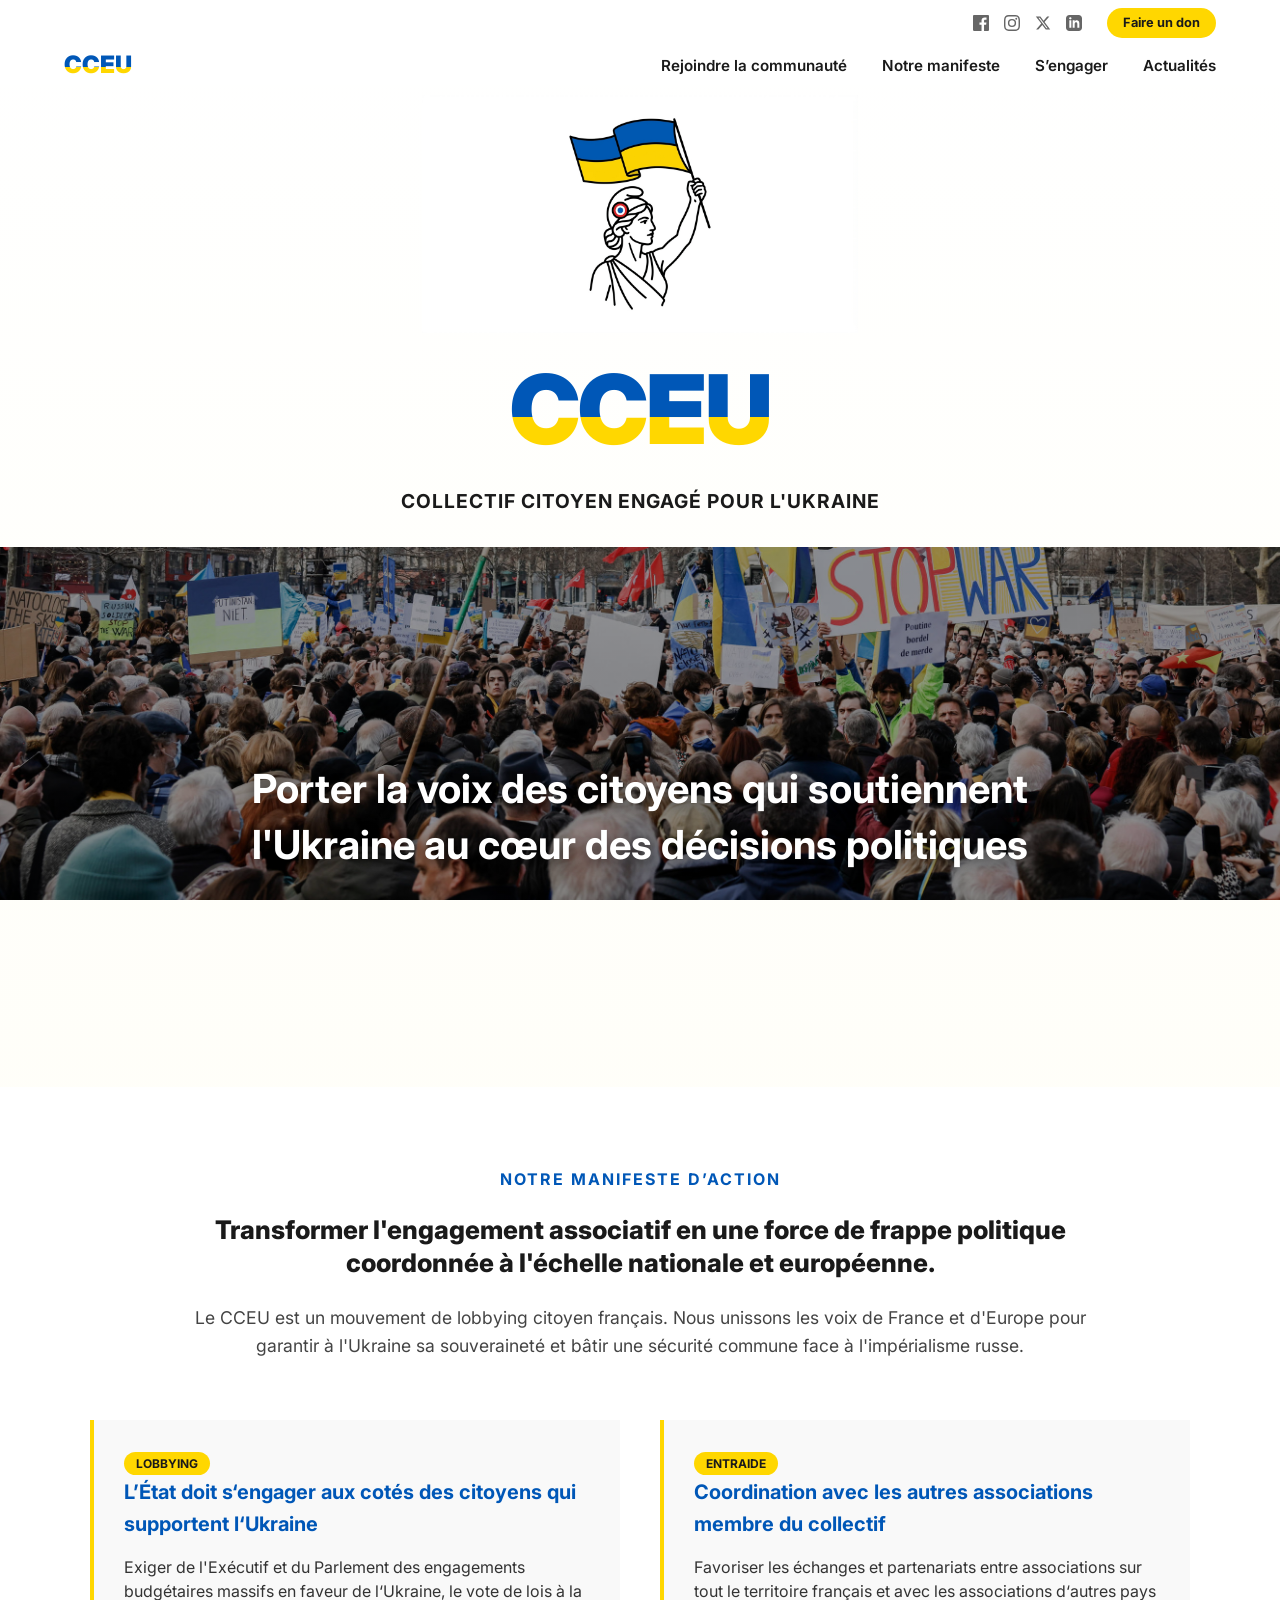
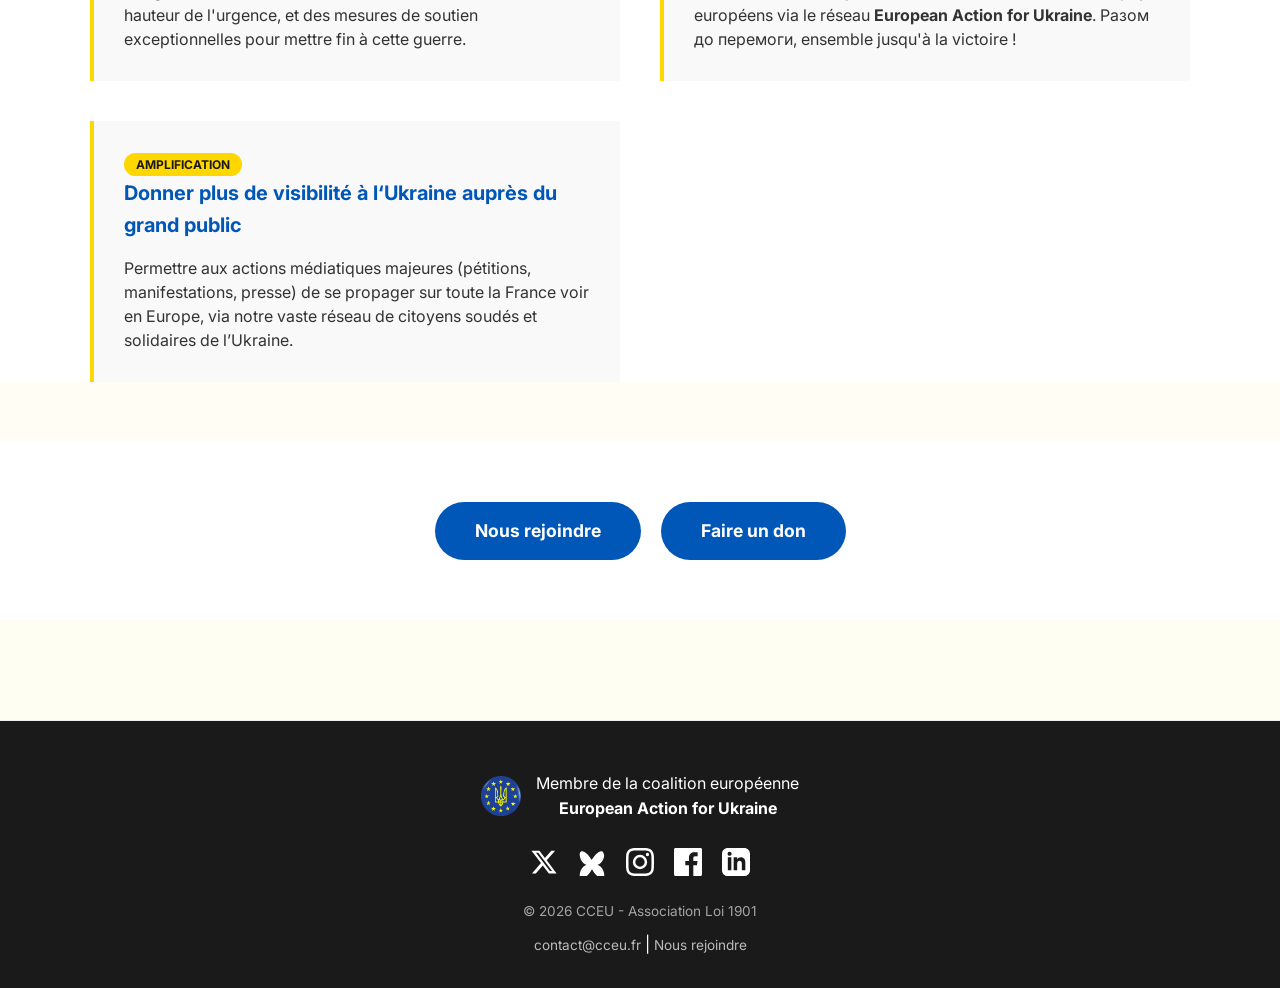
==== index.html @ efa3f873 "navigation actualités et actualité improvement (3 types d’events)" ====
<!DOCTYPE html>
<html lang="fr">

<head>
    <meta charset="UTF-8">
    <meta name="viewport" content="width=device-width, initial-scale=1.0">
    <title>CCEU - Collectif Citoyen Engagé pour l'Ukraine</title>
    <link rel="stylesheet" href="index.css">
    <link rel="preconnect" href="https://fonts.googleapis.com">
    <link rel="preconnect" href="https://fonts.gstatic.com" crossorigin>
    <link href="https://fonts.googleapis.com/css2?family=Inter:wght@400;700;900&display=swap" rel="stylesheet">
</head>

<body>
    <header>
        <div class="top-bar">
            <div class="top-bar-container">
                <div class="nav-socials">
                    <a href="https://www.facebook.com/profile.php?id=61579489568412" target="_blank" title="Facebook">
                        <svg viewBox="0 0 24 24"><path d="M22.675 0h-21.35c-.732 0-1.325.593-1.325 1.325v21.351c0 .731.593 1.324 1.325 1.324h11.495v-9.294h-3.128v-3.622h3.128v-2.671c0-3.1 1.893-4.788 4.659-4.788 1.325 0 2.463.099 2.795.143v3.24l-1.918.001c-1.504 0-1.795.715-1.795 1.763v2.313h3.587l-.467 3.622h-3.12v9.293h6.116c.73 0 1.323-.593 1.323-1.325v-21.35c0-.732-.593-1.325-1.325-1.325z" /></svg>
                    </a>
                    <a href="https://www.instagram.com/collectif_cceu/" target="_blank" title="Instagram">
                        <svg viewBox="0 0 24 24"><path d="M12 2.163c3.204 0 3.584.012 4.85.07 3.252.148 4.771 1.691 4.919 4.919.058 1.265.069 1.645.069 4.849 0 3.205-.012 3.584-.069 4.849-.149 3.225-1.664 4.771-4.919 4.919-1.266.058-1.644.07-4.85.07-3.204 0-3.584-.012-4.849-.07-3.26-.149-4.771-1.699-4.919-4.92-.058-1.265-.07-1.644-.07-4.849 0-3.204 .013-3.583.07-4.849.149-3.227 1.664-4.771 4.919-4.919 1.266-.057 1.645-.069 4.849-.069zM12 0C8.741 0 8.333.014 7.053.072 2.695.272.273 2.69.073 7.052.014 8.333 0 8.741 0 12c0 3.259.014 3.668.072 4.948.2 4.358 2.618 6.78 6.98 6.981 1.281.058 1.689.072 4.948.072 3.259 0 3.668-.014 4.948-.072 4.354-.2 6.782-2.618 6.979-6.98.059-1.28.073-1.689.073-4.948 0-3.259-.014-3.668-.072-4.947-.196-4.354-2.617-6.78-6.979-6.98C15.668.014 15.259 0 12 0zm0 5.838a6.162 6.162 0 100 12.324 6.162 6.162 0 000-12.324zM12 16a4 4 0 110-8 4 4 0 010 8zm6.406-11.845a1.44 1.44 0 100 2.881 1.44 1.44 0 000-2.881z"/></svg>
                    </a>
                    <a href="https://x.com/Collectif_CCEU" target="_blank" title="Twitter / X">
                        <svg viewBox="0 0 24 24"><path d="M18.244 2.25h3.308l-7.227 8.26 8.502 11.24H16.17l-5.214-6.817L4.99 21.75H1.68l7.73-8.835L1.254 2.25H8.08l4.713 6.231zm-1.161 17.52h1.833L7.084 4.126H5.117z"/></svg>
                    </a>
                    <a href="https://www.linkedin.com/company/cceu/" target="_blank" title="LinkedIn">
                        <svg viewBox="0 0 24 24"><path d="M19 0h-14c-2.761 0-5 2.239-5 5v14c0 2.761 2.239 5 5 5h14c2.762 0 5-2.239 5-5v-14c0-2.761-2.238-5-5-5zm-11 19h-3v-11h3v11zm-1.5-12.268c-.966 0-1.75-.79-1.75-1.764s.784-1.764 1.75-1.764 1.75.79 1.75 1.764-.783 1.764-1.75 1.764zm13.5 12.268h-3v-5.604c0-3.368-4-3.113-4 0v5.604h-3v-11h3v1.765c1.396-2.586 7-2.777 7 2.476v6.759z"/></svg>
                    </a>
                </div>
                <a href="https://www.paypal.com/donate/?hosted_button_id=MT288N3JQ9G96" target="_blank" class="btn-donate-top">Faire un don</a>
            </div>
        </div>

        <nav class="main-nav">
            <div class="logo-nav"><a href="https://cceu.fr">CCEU</a></div>
            <ul class="nav-links">
                <li><a href="https://chat.whatsapp.com/BabCQP9xGLk7FKaLxmbboo">Rejoindre la communauté</a></li>
                <li><a href="https://cceu.fr/#manifeste">Notre manifeste</a></li>
                <li><a href="https://cceu.fr/pages/rejoindre.html">S’engager</a></li>
                <li><a href="https://cceu.fr/pages/blog/actualites.html">Actualités</a></li>
            </ul>
        </nav>
    </header>

    <main>
        <section class="hero">
            <img src="static/logo_cceu.png" alt="Logo CCEU Marianne" class="main-logo">

            <h1 class="acronym">CCEU</h1>
            <p class="fullname">Collectif Citoyen Engagé pour l'Ukraine</p>
            </h2>
        </section>

        <section class="scroll-banner">
            <div class="banner-bg" style="background-image: linear-gradient(rgba(0, 0, 0, 0.4), rgba(0, 0, 0, 0.4)), url('static/manifestation.jpg');"></div>
            <div class="banner-content">
                <h2 class="tagline-banner">Porter la voix des citoyens qui soutiennent l'Ukraine au cœur des décisions politiques
            </div>
        </section>

        <section id="manifeste" class="manifesto">
            <div class="container">
                <div class="manifesto-intro">
                    <h3>Notre manifeste d’action</h3>
                    <p class="lead">Transformer l'engagement associatif en une force de frappe politique coordonnée à
                        l'échelle nationale et européenne.</p>
                    <p>Le CCEU est un mouvement de lobbying citoyen français. Nous unissons les voix de France et
                        d'Europe pour garantir à l'Ukraine sa souveraineté et bâtir une sécurité commune face à
                        l'impérialisme russe.</p>
                </div>

                <div class="combats-grid">
                    <div class="combat-item">
                        <span class="mission-tag">Lobbying</span>
                        <h4>L’État doit s‘engager aux cotés des citoyens qui supportent l‘Ukraine</h4>
                        <p>Exiger de l'Exécutif et du Parlement des engagements budgétaires massifs en faveur de
                            l‘Ukraine, le vote de lois à la hauteur de l'urgence, et des mesures de soutien
                            exceptionnelles pour mettre fin à cette guerre.</p>
                    </div>

                    <div class="combat-item">
                        <span class="mission-tag">Entraide</span>
                        <h4>Coordination avec les autres associations membre du collectif</h4>
                        <p>Favoriser les échanges et partenariats entre associations sur tout le territoire français et
                            avec les associations d‘autres pays européens via le réseau <strong>European Action for
                                Ukraine</strong>. Разом до перемоги, ensemble jusqu'à la victoire !</p>
                    </div>

                    <div class="combat-item">
                        <span class="mission-tag">Amplification</span>
                        <h4>Donner plus de visibilité à l‘Ukraine auprès du grand public </h4>
                        <p>Permettre aux actions médiatiques majeures (pétitions, manifestations, presse) de se propager
                            sur toute la France voir en Europe, via notre vaste réseau de citoyens soudés et solidaires
                            de l’Ukraine.</p>
                    </div>
                </div>
            </div>
        </section>
        <div id="rejoindre" class="cta-reminder">
            <a href="pages/rejoindre.html" class="btn btn-blue">Nous rejoindre</a>
            <a href="https://www.paypal.com/donate/?hosted_button_id=MT288N3JQ9G96" class="btn btn-blue">Faire un
                don</a>
        </div>
    </main>

    <footer>
        <div class="footer-content">

            <div class="coalition-block">
                <a href="https://europeanactionforukraine.org" target="_blank" rel="noopener">
                    <img src="static/logo_EAU.png" alt="Logo European Action for Ukraine">
                    <span>
                        Membre de la coalition européenne<br>
                        <strong>European Action for Ukraine</strong>
                    </span>
                </a>
            </div>
            <br>

            <div class="social-links">
                <a href="https://x.com/Collectif_CCEU" target="_blank" title="Twitter / X">
                    <svg viewBox="0 0 24 24"><path d="M18.244 2.25h3.308l-7.227 8.26 8.502 11.24H16.17l-5.214-6.817L4.99 21.75H1.68l7.73-8.835L1.254 2.25H8.08l4.713 6.231zm-1.161 17.52h1.833L7.084 4.126H5.117z" /></svg>
                </a>
                <a href="https://bsky.app/profile/cceu.bsky.social" target="_blank" title="Bluesky">
                    <svg viewBox="0 0 24 24"><path d="M12 10.8c-1.087-2.114-4.046-5.929-6.058-7.148-1.005-.609-2.085-1.132-2.912-.904-1.119.308-1.577 1.455-1.577 2.441 0 .543.15 1.836.257 2.37.581 2.924 2.164 5.343 4.29 6.443.43.223.86.377 1.25.467-.39.09-.82.244-1.25.467-2.126 1.1-3.709 3.519-4.29 6.443-.107.534-.257 1.827-.257 2.37 0 .986.458 2.133 1.577 2.441.827.228 1.907-.295 2.912-.904 2.012-1.219 4.971-5.034 6.058-7.148 1.087 2.114 4.046 5.929 6.058 7.148 1.005.609 2.085 1.132 2.912.904 1.119-.308 1.577-1.455 1.577-2.441 0-.543-.15-1.836-.257-2.37-.581-2.924-2.164-5.343-4.29-6.443-.43-.223-.86-.377-1.25-.467.39-.09.82-.244 1.25-.467 2.126-1.1 3.709-3.519 4.29-6.443.107-.534.257-1.827-.257-2.37 0-.986-.458-2.133-1.577-2.441-.827-.228-1.907.295-2.912.904-2.012 1.219-4.971 5.034-6.058 7.148Z" /></svg>
                </a>
                <a href="https://www.instagram.com/collectif_cceu/" target="_blank" title="Instagram">
                    <svg viewBox="0 0 24 24"><path d="M12 2.163c3.204 0 3.584.012 4.85.07 3.252.148 4.771 1.691 4.919 4.919.058 1.265.069 1.645.069 4.849 0 3.205-.012 3.584-.069 4.849-.149 3.225-1.664 4.771-4.919 4.919-1.266.058-1.644.07-4.85.07-3.204 0-3.584-.012-4.849-.07-3.26-.149-4.771-1.699-4.919-4.92-.058-1.265-.07-1.644-.07-4.849 0-3.204.013-3.583.07-4.849.149-3.227 1.664-4.771 4.919-4.919 1.266-.057 1.645-.069 4.849-.069zM12 0C8.741 0 8.333.014 7.053.072 2.695.272.273 2.69.073 7.052.014 8.333 0 8.741 0 12c0 3.259.014 3.668.072 4.948.2 4.358 2.618 6.78 6.98 6.981 1.281.058 1.689.072 4.948.072 3.259 0 3.668-.014 4.948-.072 4.354-.2 6.782-2.618 6.979-6.98.059-1.28.073-1.689.073-4.948 0-3.259-.014-3.668-.072-4.947-.196-4.354-2.617-6.78-6.979-6.98C15.668.014 15.259 0 12 0zm0 5.838a6.162 6.162 0 100 12.324 6.162 6.162 0 000-12.324zM12 16a4 4 0 110-8 4 4 0 010 8zm6.406-11.845a1.44 1.44 0 100 2.881 1.44 1.44 0 000-2.881z" /></svg>
                </a>
                <a href="https://www.facebook.com/profile.php?id=61579489568412" target="_blank" title="Facebook">
                    <svg viewBox="0 0 24 24"><path d="M22.675 0h-21.35c-.732 0-1.325.593-1.325 1.325v21.351c0 .731.593 1.324 1.325 1.324h11.495v-9.294h-3.128v-3.622h3.128v-2.671c0-3.1 1.893-4.788 4.659-4.788 1.325 0 2.463.099 2.795.143v3.24l-1.918.001c-1.504 0-1.795.715-1.795 1.763v2.313h3.587l-.467 3.622h-3.12v9.293h6.116c.73 0 1.323-.593 1.323-1.325v-21.35c0-.732-.593-1.325-1.325-1.325z" /></svg>
                </a>
                <a href="https://www.linkedin.com/company/cceu/" target="_blank" title="LinkedIn">
                    <svg viewBox="0 0 24 24"><path d="M19 0h-14c-2.761 0-5 2.239-5 5v14c0 2.761 2.239 5 5 5h14c2.762 0 5-2.239 5-5v-14c0-2.761-2.238-5-5-5zm-11 19h-3v-11h3v11zm-1.5-12.268c-.966 0-1.75-.79-1.75-1.764s.784-1.764 1.75-1.764 1.75.79 1.75 1.764-.783 1.764-1.75 1.764zm13.5 12.268h-3v-5.604c0-3.368-4-3.113-4 0v5.604h-3v-11h3v1.765c1.396-2.586 7-2.777 7 2.476v6.759z" /></svg>
                </a>
            </div>

            <p class="copyright">&copy; 2026 CCEU - Association Loi 1901</p>

            <div class="emails">
                <a href="mailto:contact@cceu.fr">contact@cceu.fr</a> |
                <a href="pages/rejoindre.html">Nous rejoindre</a>
            </div>
        </div>
    </footer>

</body>

</html>
---- index.css ----
:root {
    --ua-blue: #0057B7;
    --ua-yellow: #FFD700;
    --dark: #1a1a1a;
    --light: #f9f9f9;
}

* {
    margin: 0;
    padding: 0;
    box-sizing: border-box;
}

body {
    font-family: 'Inter', sans-serif;
    background: linear-gradient(180deg, #ffffff 0%, #fffdf0 100%);
    color: var(--dark);
    line-height: 1.6;
    min-height: 100vh;
}

/* #region Navigation */
header {
    width: 100%;
    background-color: #ffffff;
}

/* Style de la petite barre tout en haut */
.top-bar {
    width: 100%;
    padding: 8px 5%;
    display: flex;         /* On force la ligne à devenir un conteneur Flex */
    justify-content: flex-end; /* On pousse tout le monde vers la droite de l'écran */
}

.top-bar-container {
    width: 100%;
    max-width: 1200px;
    display: flex;
    justify-content: flex-end; /* Aligne tout le sous-bloc à droite */
    align-items: center;
    gap: 25px;
}

/* Réseaux Sociaux */
.nav-socials {
    display: flex;
    align-items: center;
    gap: 15px;
}

.nav-socials a {
    display: flex;
    align-items: center;
}

.nav-socials svg {
    width: 16px; /* Discret pour la top-bar */
    height: 16px;
    fill: #666;
    transition: fill 0.2s, transform 0.2s;
}

.nav-socials a:hover svg {
    fill: var(--ua-blue);
    transform: scale(1.1);
}

/* Bouton faire un don dans la top-bar */
.btn-donate-top {
    background-color: var(--ua-yellow);
    color: var(--dark);
    text-decoration: none;
    font-weight: 700;
    font-size: 0.8rem;
    padding: 5px 16px;
    border-radius: 50px;
    transition: background-color 0.2s, transform 0.2s;
}

.btn-donate-top:hover {
    background-color: #e6c200;
    transform: translateY(-1px);
}

/* Style de la barre de navigation principale (Logo + Menu) */
.main-nav {
    display: flex;
    justify-content: space-between;
    align-items: center;
    padding: 0px 5% 0px 5%;
    width: 100%;
}

.logo-nav {
    font-weight: 900;
    font-size: 1.5rem;
    background: linear-gradient(to bottom, var(--ua-blue) 55%, var(--ua-yellow) 50%);
   -webkit-background-clip: text;
   -webkit-text-fill-color: transparent;
}

.logo-nav a {
    text-decoration: none;
}

.nav-links {
    display: flex;
    list-style: none;
    gap: 35px;
    align-items: center;
}

.nav-links a {
    text-decoration: none;
    color: var(--dark);
    font-weight: 600;
    font-size: 0.95rem;
    transition: color 0.3s;
}

.nav-links a:hover {
    color: var(--ua-blue);
}
/* #endregion */

/* #region Hero Section */
.hero {
    display: flex;
    flex-direction: column;
    align-items: center;
    text-align: center;
    padding: 10px 5%;
}

.main-logo {
    width: 436px;
    margin-bottom: 0px;
}

.acronym {
    font-size: 6rem;
    font-weight: 900;
    letter-spacing: -2px;
    background: linear-gradient(to bottom, var(--ua-blue) 55%, var(--ua-yellow) 50%);
    -webkit-background-clip: text;
    -webkit-text-fill-color: transparent;
    margin-bottom: 0;
}

.fullname {
    font-size: 1.2rem;
    font-weight: 700;
    text-transform: uppercase;
    letter-spacing: 1px;
}

.tagline {
    font-size: 2.5rem;
    max-width: 800px;
    margin-bottom: 40px;
}

/* #endregion */

/* #region Banner */

.scroll-banner {
    position: relative;
    width: 100%;
    height: 60vh;
    overflow: hidden;
    margin-top: 20px;
    display: flex;
    align-items: center;
    justify-content: center;
    text-align: center;
}

.banner-bg {
    position: absolute;
    top: 0;
    left: 0;
    width: 100%;
    height: 100%;
    background-position: center;
    background-repeat: no-repeat;
    background-size: cover;
    background-attachment: fixed;
    z-index: 1;
}

.banner-overlay {
    position: absolute;
    top: 0;
    left: 0;
    width: 100%;
    height: 100%;
    background: rgba(0, 0, 0, 0.4); /* Filtre noir transparent à 40% */
    z-index: 2;
}

/* Conteneur du texte */
.banner-content {
    position: relative;
    z-index: 3;
    width: 100%;
    max-width: 900px; /* Aligné avec la structure du site */
    padding: 0 20px;
}

/* Style de la phrase en blanc */
.tagline-banner {
    color: #ffffff;
    font-size: 2.5rem;
    font-weight: 700;
    line-height: 1.4;
    text-shadow: 0 4px 12px rgba(0, 0, 0, 0.5); /* Ombre portée pour détacher le texte */
}

/* #endregion */

/* #region Boutons */
.cta-container {
    display: flex;
    gap: 20px;
}

.cta-reminder {
    display: flex;
    justify-content: center;
    gap: 20px;
    padding: 60px 0;
    background-color: #ffffff;
}

.btn {
    padding: 15px 40px;
    border-radius: 50px;
    text-decoration: none;
    font-weight: 700;
    font-size: 1.1rem;
    transition: transform 0.2s;
}

.btn:hover {
    transform: translateY(-3px);
}

.btn-yellow { background-color: var(--ua-yellow); color: var(--dark); }
.btn-blue { background-color: var(--ua-blue); color: white; }

/* #endregion */

/* #region Manifeste */

.manifesto {
    padding: 80px 5% 0px;
    background-color: #ffffff;
    color: var(--dark);
}

.container {
    max-width: 1100px;
    margin: 0 auto;
}

/* Introduction */
.manifesto-intro {
    text-align: center;
    margin-bottom: 60px;
}

.manifesto-intro h3 {
    color: var(--ua-blue);
    text-transform: uppercase;
    letter-spacing: 2px;
    font-size: 1rem;
    margin-bottom: 20px;
}

.manifesto-intro .lead {
    font-size: 1.6rem;
    font-weight: 800;
    line-height: 1.3;
    margin-bottom: 25px;
    color: var(--dark);
}

.manifesto-intro p {
    font-size: 1.1rem;
    color: #444;
    max-width: 900px;
    margin: 0 auto;
    line-height: 1.6;
}

/* Grille des combats */
.combats-grid {
    display: grid;
    grid-template-columns: repeat(auto-fit, minmax(450px, 1fr));
    gap: 40px;
    margin-bottom: 60px;
}

.combat-item {
    padding: 30px;
    border-left: 4px solid var(--ua-yellow);
    background: #f9f9f9;
    transition: background 0.3s;
}

.combat-item:hover {
    background: #f0f4f8;
}

.combat-item h4 {
    color: var(--ua-blue);
    font-size: 1.25rem;
    margin-bottom: 15px;
    font-weight: 700;
}

.combat-item p {
    font-size: 1rem;
    line-height: 1.5;
    color: #333;
}

/* Bloc Actions / Conclusion */
.manifesto-actions {
    background: var(--ua-blue);
    color: white;
    padding: 50px;
    border-radius: 8px;
    text-align: center;
}

.manifesto-actions h4 {
    font-size: 1.8rem;
    margin-bottom: 20px;
    color: var(--ua-yellow);
}

.manifesto-actions p {
    font-size: 1.1rem;
    max-width: 850px;
    margin: 0 auto 20px;
    line-height: 1.6;
    opacity: 0.95;
}

.manifesto-actions strong {
    color: var(--ua-yellow);
}

/* #endregion */

/* #region Missions */

.missions-details {
    padding: 60px 5%;
    background-color: #fdfdfd;
}

.btn-mission {
    display: inline-block;
    margin-top: 15px;
    padding: 10px 20px;
    border: 2px solid var(--ua-blue);
    color: var(--ua-blue);
    text-decoration: none;
    font-weight: 700;
    border-radius: 50px;
    font-size: 0.9rem;
    transition: all 0.3s ease;
    background-color: var(--ua-blue);
    color: white;
}

.btn-mission:hover {
    background-color: white;
    color: var(--ua-blue);
    transform: translateX(5px); /* Petit effet de glissement vers la droite */
}

.mission-content p {
    margin-bottom: 10px; /* Réduit l'espace pour que le bouton soit proche du texte */
}

.section-title {
    text-align: center;
    margin-bottom: 50px;
}

.section-title h3 {
    color: var(--ua-blue);
    font-size: 0.9rem;
    text-transform: uppercase;
    letter-spacing: 2px;
    margin-bottom: 10px;
}

.section-title h2 {
    font-size: 2rem; /* Légèrement réduit */
    font-weight: 800;
}

.mission-row {
    display: flex;
    align-items: center;
    gap: 50px; /* Espace réduit */
    margin-bottom: 70px; /* Espace réduit */
}

.mission-row.reverse {
    flex-direction: row-reverse;
}

.mission-image {
    flex: 0 0 40%; 
    max-width: 40%;
}

.mission-image img {
    width: 100%;
    height: 300px; /* Énorme réduction (était 450px) */
    object-fit: cover;
    border-radius: 15px;
    box-shadow: 0 10px 30px rgba(0,0,0,0.08); /* Ombre plus douce */
}

.mission-content {
    flex: 1;
}

.mission-tag {
    background: var(--ua-yellow);
    color: var(--dark);
    padding: 4px 12px;
    border-radius: 50px;
    font-size: 0.75rem;
    font-weight: 700;
    text-transform: uppercase;
}

.mission-content h4 {
    font-size: 1.8rem; /* Réduit pour plus d'humilité */
    margin: 15px 0;
    color: var(--dark);
    line-height: 1.2;
}

.mission-content p {
    font-size: 1.05rem; /* Légèrement réduit */
    line-height: 1.6;
    color: #444;
}

/* #endregion */

/* #region Footer */

footer {
    background-color: #1a1a1a;
    color: #ffffff;
    margin-top: 100px;
    padding: 50px 5% 30px;
    text-align: center;
    border-top: 1px solid #eee;
}

.social-links {
    display: flex;
    justify-content: center;
    gap: 20px; /* Espacement plus serré */
    margin-bottom: 25px;
}

.social-links a {
    display: inline-flex;
    align-items: center;
    justify-content: center;
    text-decoration: none;
    transition: transform 0.3s;
}

.social-links svg {
    width: 28px;  /* TAILLE MAXIMALE IMPOSÉE < 30px */
    height: 28px; /* TAILLE MAXIMALE IMPOSÉE < 30px */
    fill: #ffffff;
    transition: fill 0.3s;
}

.social-links a:hover svg {
    fill: var(--ua-yellow);
}

.social-links a:hover {
    transform: translateY(-2px);
}

.coalition-block a { text-decoration: none; color: inherit; display: flex; align-items: center; justify-content: center; gap: 15px; }
.coalition-block img { height: 40px; }
.copyright { font-size: 0.85rem; opacity: 0.6; margin: 20px 0 10px; }

.emails a { 
    color: #ffffff; 
    text-decoration: none; 
    font-size: 0.85rem; 
    opacity: 0.7; 
}

/* #endregion */

/* #region Responsive */

@media (max-width: 768px) {
    .acronym { font-size: 4rem; }
    .tagline { font-size: 1.8rem; }
    .cta-container { flex-direction: column; }

    .top-bar-container {
        justify-content: center; /* Centre les réseaux et le don sur mobile */
        gap: 15px;
    }

    .main-nav {
        flex-direction: column;
        gap: 15px;
        padding: 15px 5%;
    }

    nav {
        flex-direction: column;
        gap: 15px;
        padding: 15px 5%;
    }
    .nav-right {
        flex-direction: column;
        gap: 15px;
        width: 100%;
    }
    .nav-links {
        gap: 20px;
        padding-left: 0;
    }

    .nav-socials {
        border-right: none;
        padding-right: 0;
    }

    .mission-row, .mission-row.reverse {
        flex-direction: column;
        gap: 30px;
    }
    .mission-image, .mission-content {
        flex: 0 0 100%;
        max-width: 100%;
    }
    .mission-image img {
        height: 220px; /* Encore plus petit sur mobile */
    }

    .combats-grid {
        grid-template-columns: 1fr;
    }
    
    .manifesto-intro .lead {
        font-size: 1.3rem;
    }
    
    .manifesto-actions {
        padding: 30px 20px;
    }

    .cta-reminder {
        flex-direction: column;
        align-items: center;
        padding: 40px 20px;
    }
}

/* #endregion */
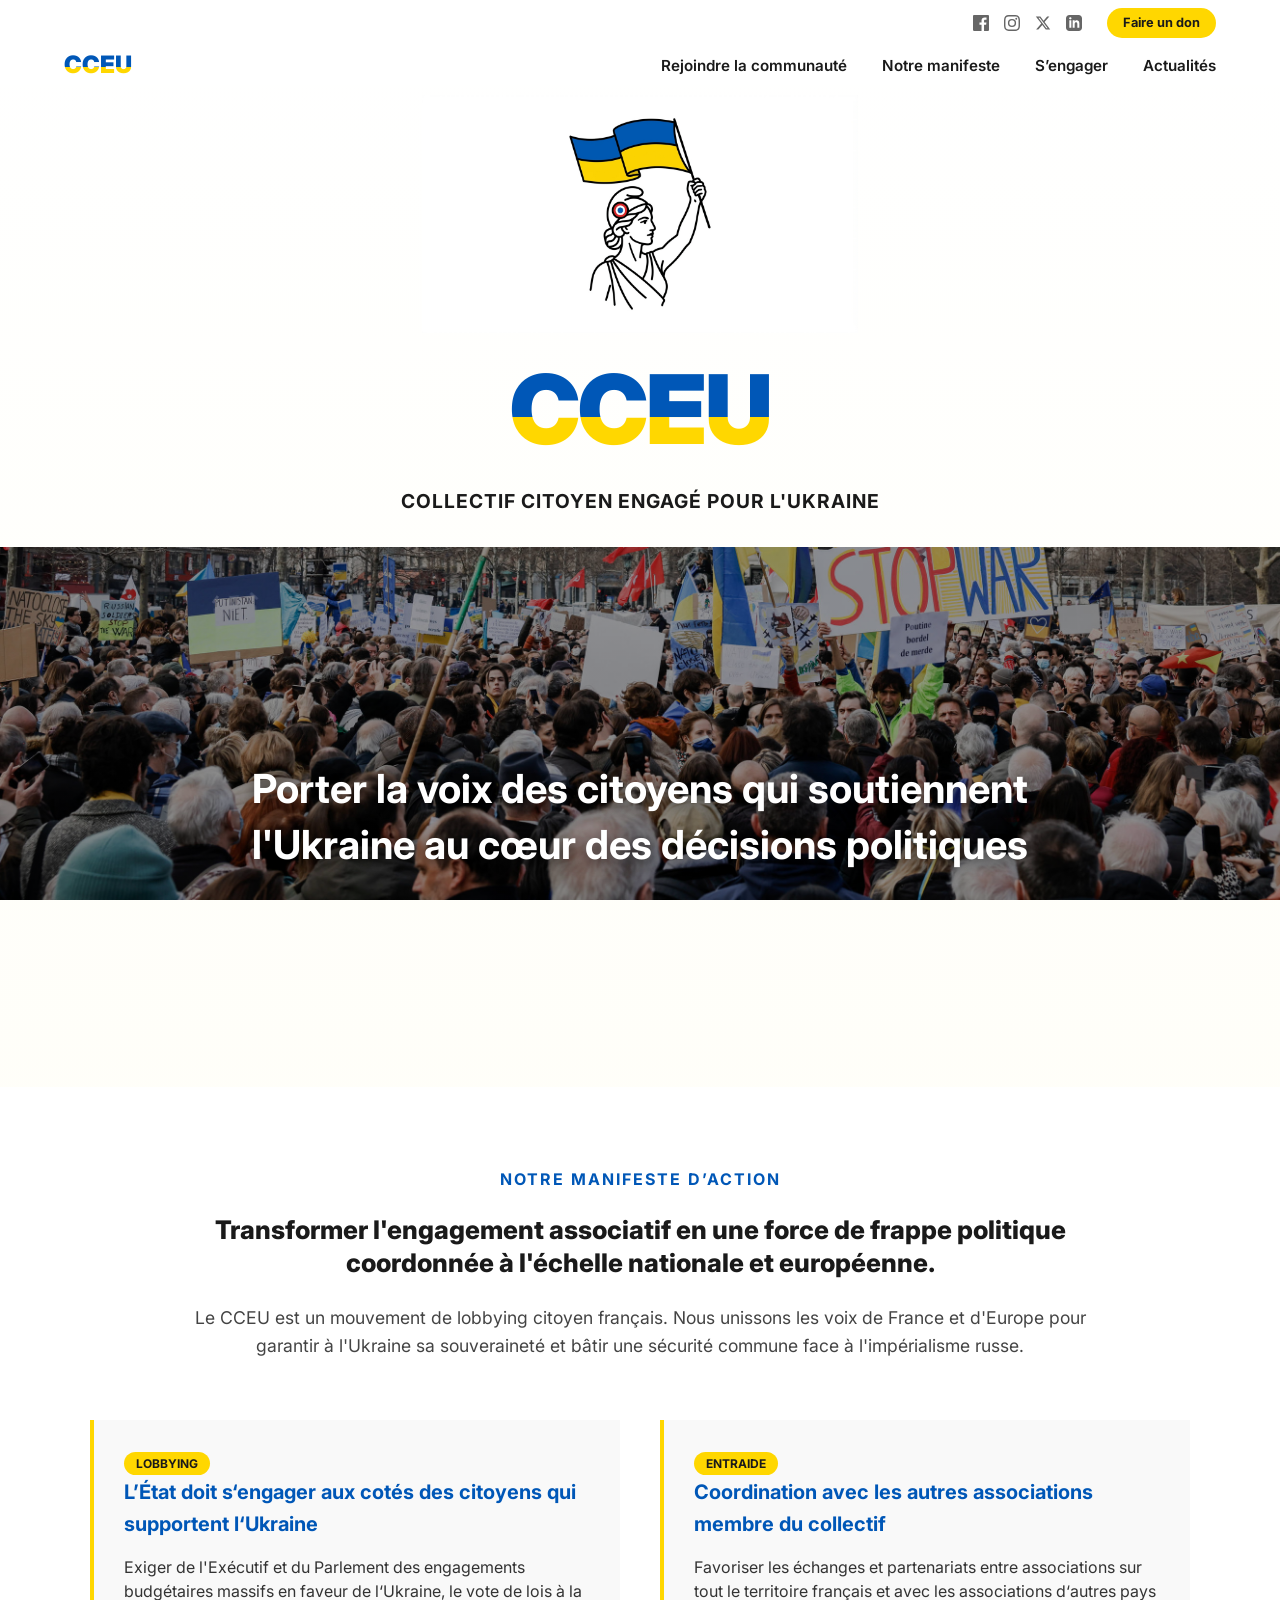
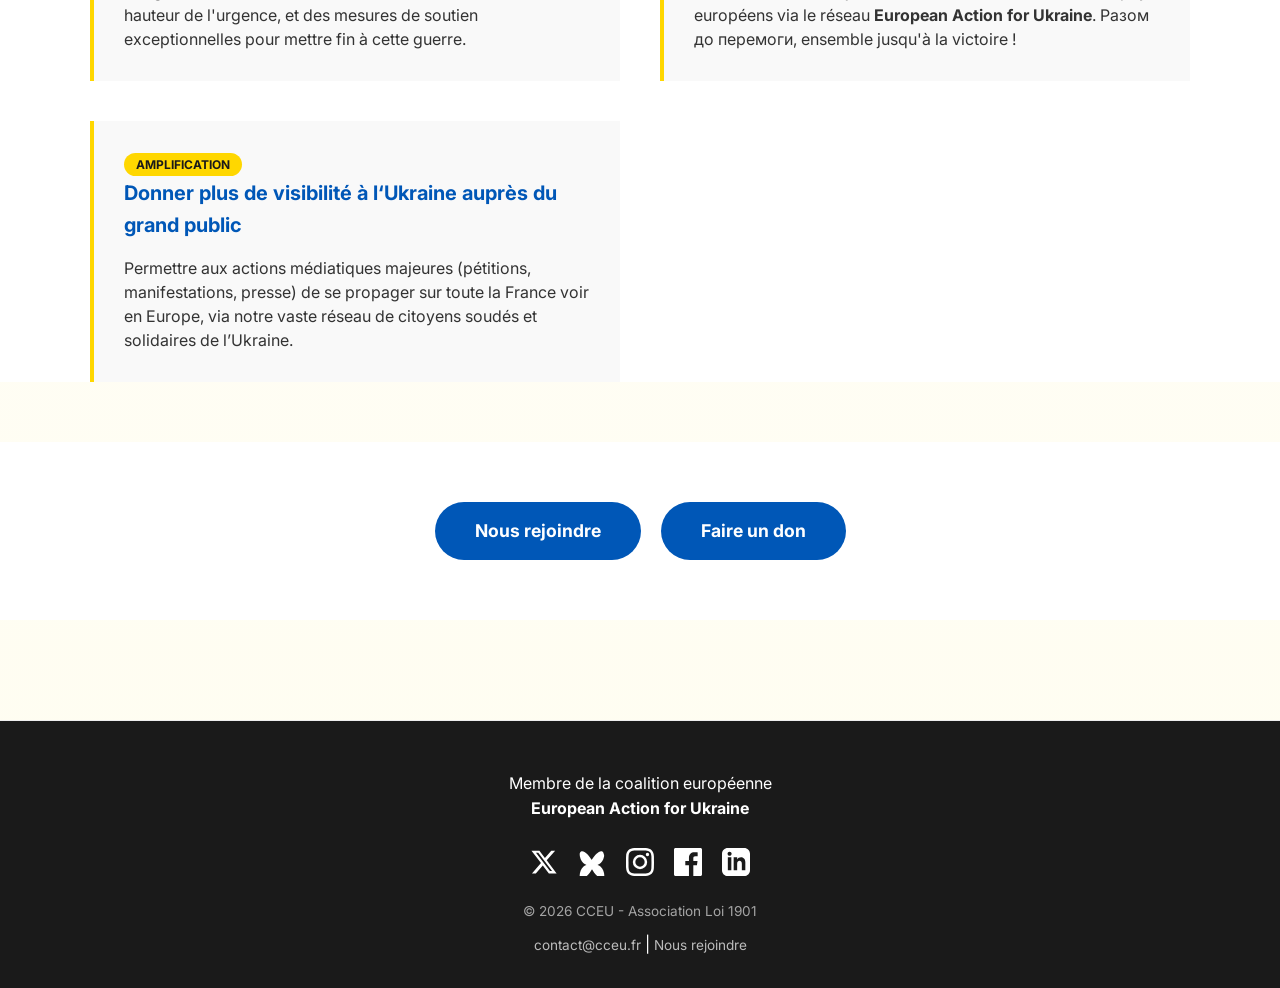
==== commit b3660aa6: "removing EAU logo to try prevent bad thumbnails on social medias :(" ====
--- a/index.html
+++ b/index.html
@@ -29,7 +29,7 @@
                         <svg viewBox="0 0 24 24"><path d="M19 0h-14c-2.761 0-5 2.239-5 5v14c0 2.761 2.239 5 5 5h14c2.762 0 5-2.239 5-5v-14c0-2.761-2.238-5-5-5zm-11 19h-3v-11h3v11zm-1.5-12.268c-.966 0-1.75-.79-1.75-1.764s.784-1.764 1.75-1.764 1.75.79 1.75 1.764-.783 1.764-1.75 1.764zm13.5 12.268h-3v-5.604c0-3.368-4-3.113-4 0v5.604h-3v-11h3v1.765c1.396-2.586 7-2.777 7 2.476v6.759z"/></svg>
                     </a>
                 </div>
-                <a href="https://www.paypal.com/donate/?hosted_button_id=MT288N3JQ9G96" target="_blank" class="btn-donate-top">Faire un don</a>
+                <a href="https://donorbox.org/donations-942513" target="_blank" class="btn-donate-top">Faire un don</a>
             </div>
         </div>
 
@@ -110,7 +110,6 @@
 
             <div class="coalition-block">
                 <a href="https://europeanactionforukraine.org" target="_blank" rel="noopener">
-                    <img src="static/logo_EAU.png" alt="Logo European Action for Ukraine">
                     <span>
                         Membre de la coalition européenne<br>
                         <strong>European Action for Ukraine</strong>
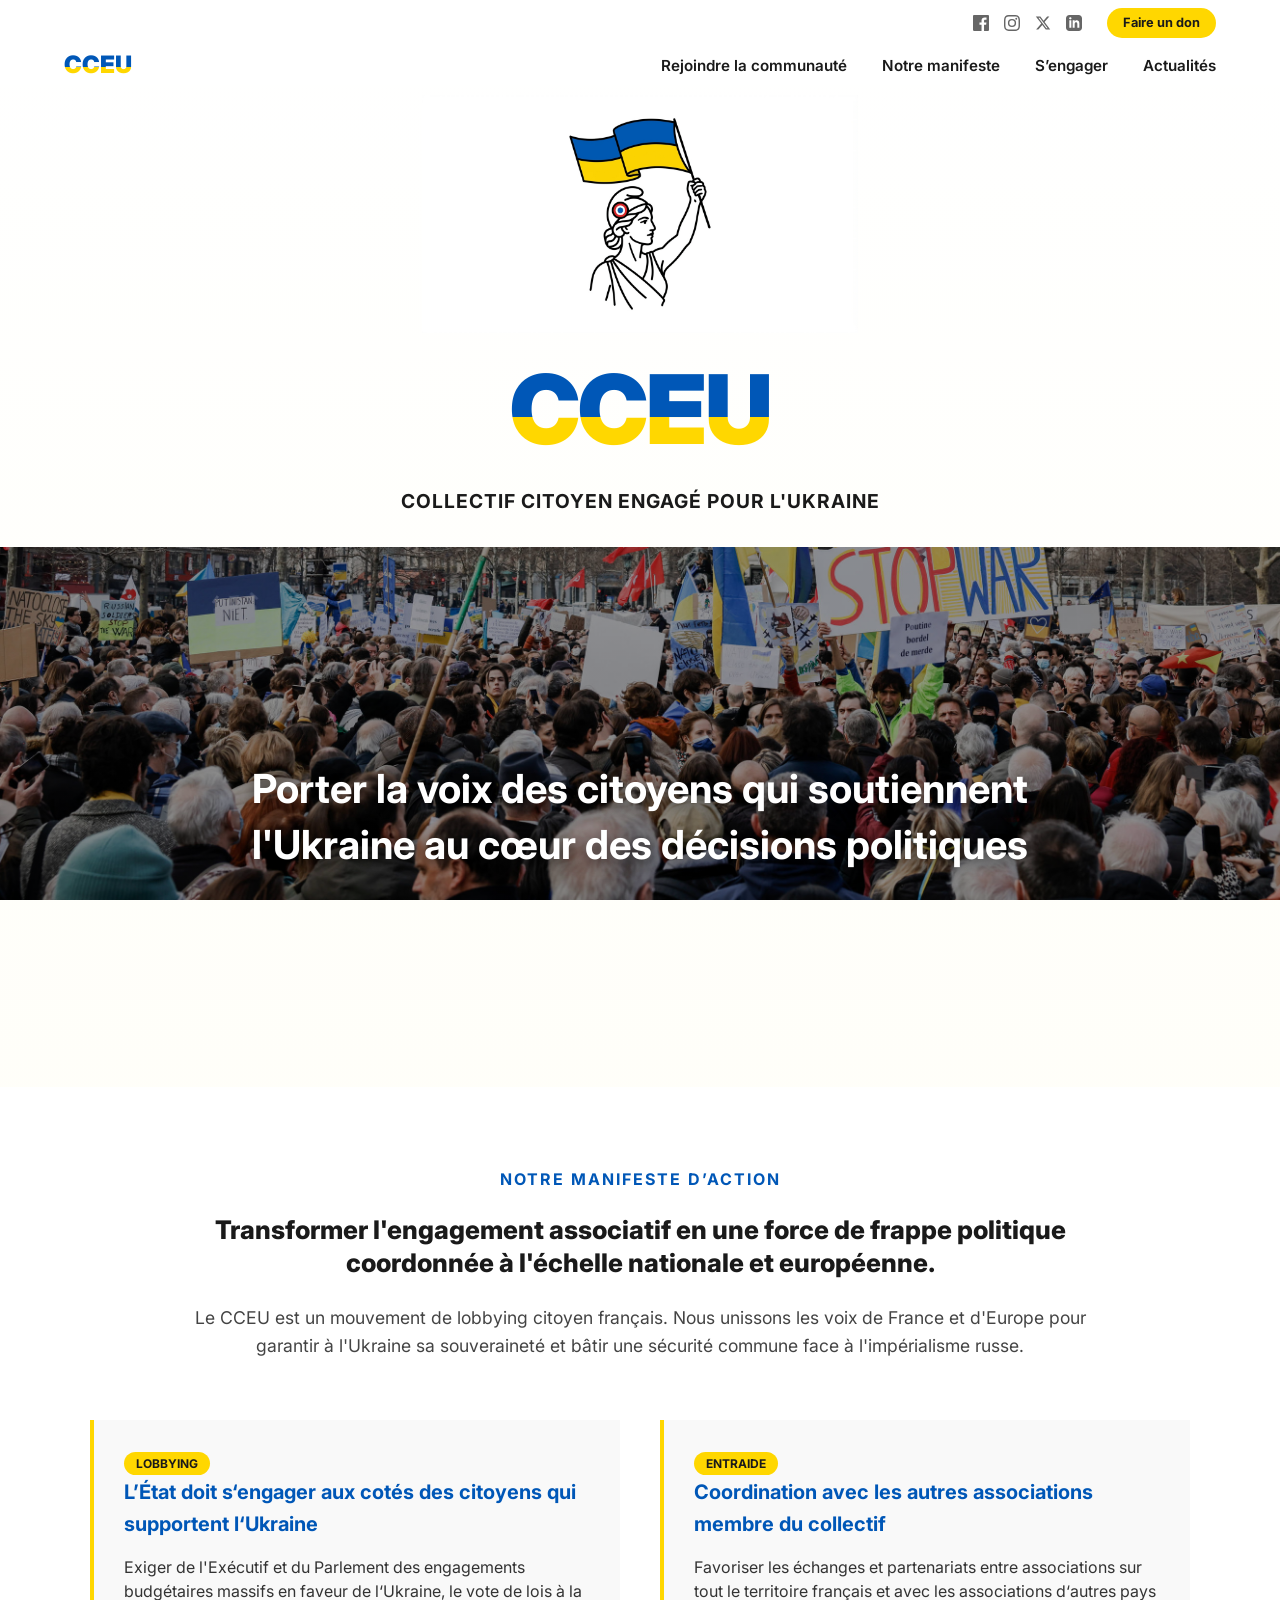
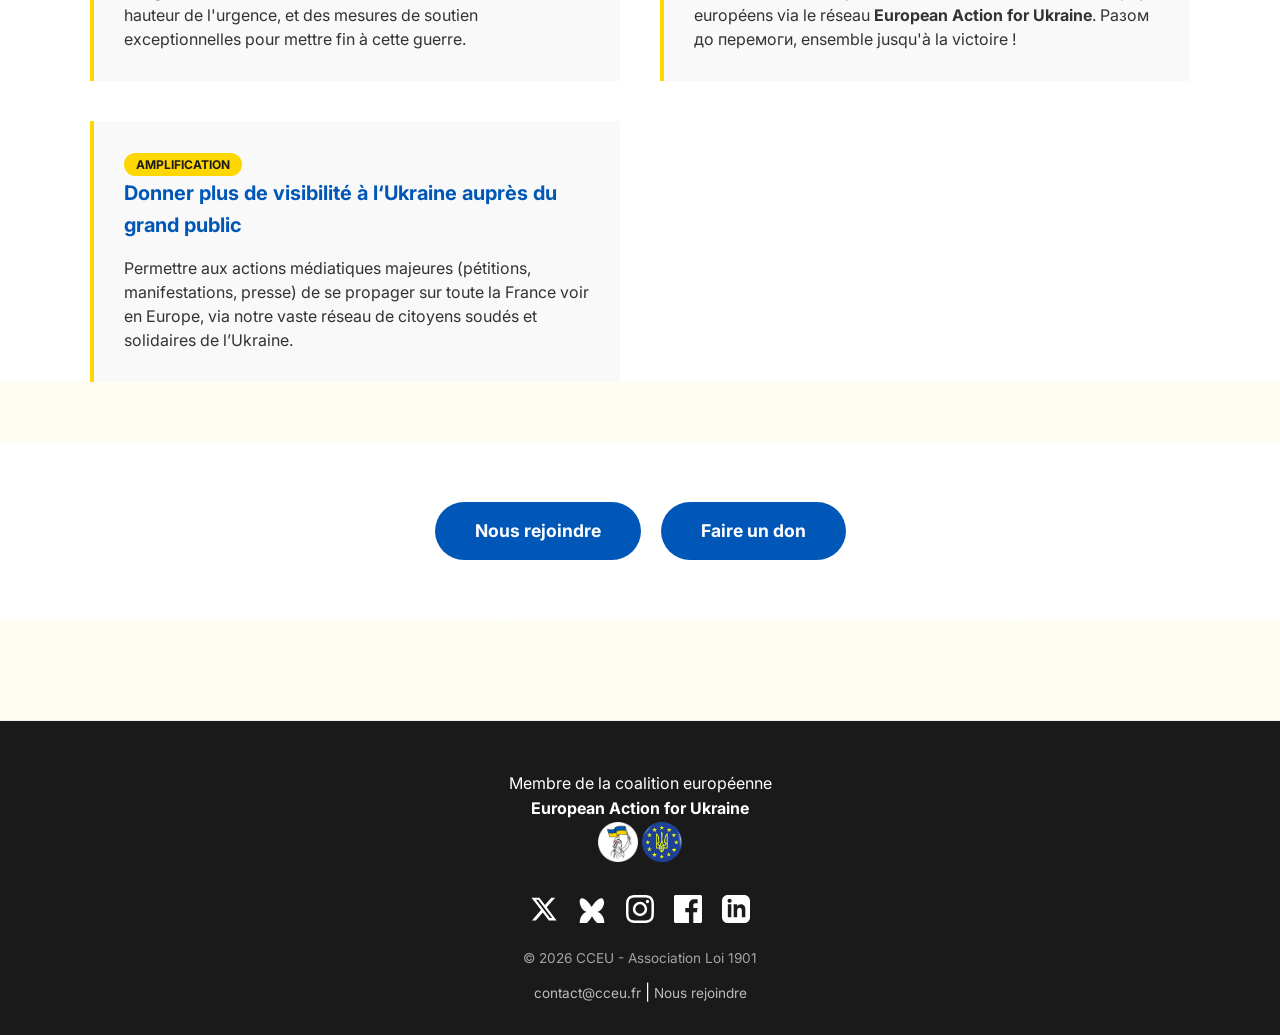
==== commit 55b66b50: "add actu + corrected thumbnail problem more elegantly" ====
--- a/index.html
+++ b/index.html
@@ -115,6 +115,8 @@
                         <strong>European Action for Ukraine</strong>
                     </span>
                 </a>
+                <img src="static/logo_cceu_round.png" alt="Logo CCEU">
+                <img src="static/logo_EAU.png" alt="Logo EAU">
             </div>
             <br>
 
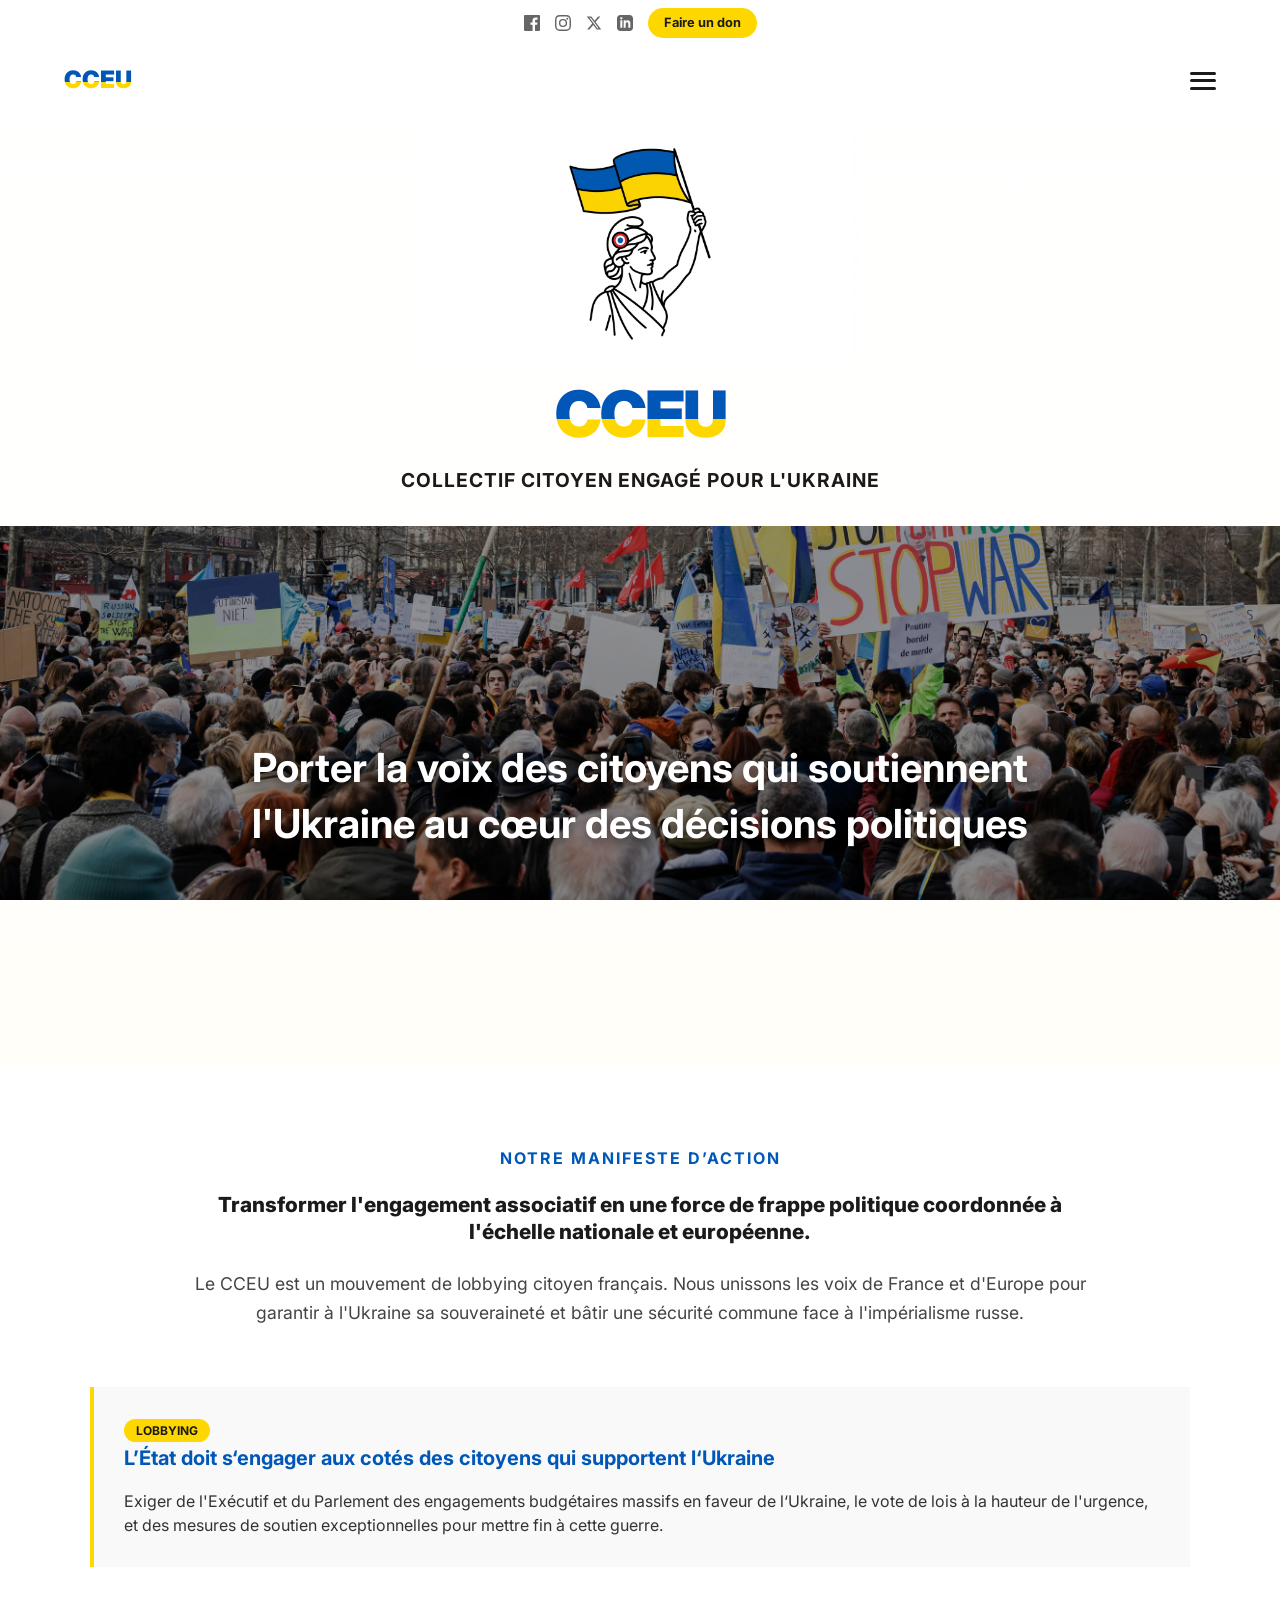
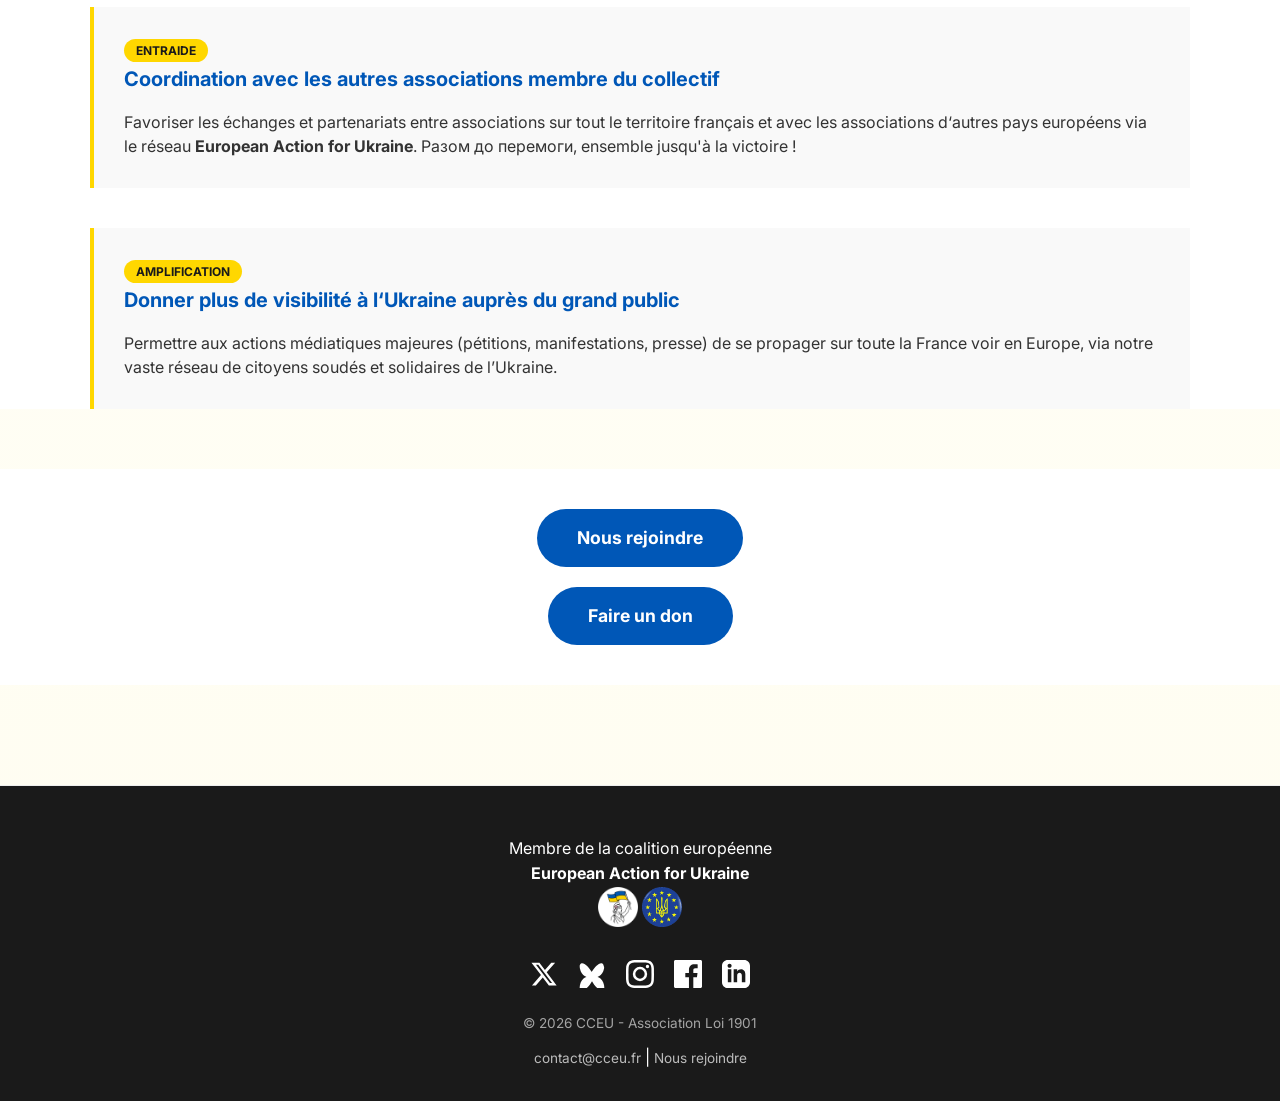
==== commit 5438e5bf: "true responsive !" ====
--- a/index.html
+++ b/index.html
@@ -35,12 +35,20 @@
 
         <nav class="main-nav">
             <div class="logo-nav"><a href="https://cceu.fr">CCEU</a></div>
+
+            <button class="burger-menu" aria-label="Ouvrir le menu">
+                <span></span>
+                <span></span>
+                <span></span>
+            </button>
+
             <ul class="nav-links">
                 <li><a href="https://chat.whatsapp.com/BabCQP9xGLk7FKaLxmbboo">Rejoindre la communauté</a></li>
                 <li><a href="https://cceu.fr/#manifeste">Notre manifeste</a></li>
                 <li><a href="https://cceu.fr/pages/rejoindre.html">S’engager</a></li>
                 <li><a href="https://cceu.fr/pages/blog/actualites.html">Actualités</a></li>
             </ul>
+
         </nav>
     </header>
 
@@ -147,6 +155,15 @@
         </div>
     </footer>
 
+    <script>
+        const burger = document.querySelector('.burger-menu');
+        const navLinks = document.querySelector('.nav-links');
+
+        burger.addEventListener('click', () => {
+            burger.classList.toggle('active');
+            navLinks.classList.toggle('open');
+        });
+    </script>
 </body>
 
 </html>
--- a/index.css
+++ b/index.css
@@ -55,7 +55,7 @@
 }
 
 .nav-socials svg {
-    width: 16px; /* Discret pour la top-bar */
+    width: 16px;
     height: 16px;
     fill: #666;
     transition: fill 0.2s, transform 0.2s;
@@ -121,6 +121,26 @@
 
 .nav-links a:hover {
     color: var(--ua-blue);
+}
+
+.burger-menu {
+    display: none;
+    flex-direction: column;
+    justify-content: space-between;
+    width: 26px;
+    height: 18px;
+    background: transparent;
+    border: none;
+    cursor: pointer;
+    padding: 0;
+}
+
+.burger-menu span {
+    width: 100%;
+    height: 3px;
+    background-color: var(--dark);
+    border-radius: 10px;
+    transition: all 0.3s ease;
 }
 /* #endregion */
 
@@ -515,7 +535,7 @@
 
 /* #region Responsive */
 
-@media (max-width: 768px) {
+@media (max-width: 1300px) {
     .acronym { font-size: 4rem; }
     .tagline { font-size: 1.8rem; }
     .cta-container { flex-direction: column; }
@@ -526,9 +546,13 @@
     }
 
     .main-nav {
-        flex-direction: column;
-        gap: 15px;
+        display: flex;
+        flex-wrap: wrap;
+        flex-direction: row;
+        justify-content: space-between;
+        align-items: center;
         padding: 15px 5%;
+        gap: 0;
     }
 
     nav {
@@ -542,13 +566,54 @@
         width: 100%;
     }
     .nav-links {
-        gap: 20px;
-        padding-left: 0;
+        display: none; /* Masqué par défaut */
+        width: 100%;   /* Force le retour à la ligne grâce au wrap */
+        flex-direction: column;
+        gap: 0;
+        padding: 15px 0 0 0;
+        margin-top: 10px;
+    }
+
+    /* Quand le menu est ouvert */
+    .nav-links.open {
+        display: flex;
+    }
+
+    .nav-links li {
+        width: 100%;
+        text-align: center;
+    }
+
+    .nav-links a {
+        display: block;
+        padding: 15px 0;
+        width: 100%;
+    }
+    
+    .nav-links a:hover {
+        background-color: #f9f9f9;
+    }
+
+    /* Animation du bouton Burger vers une croix 'X' */
+    .burger-menu.active span:nth-child(1) {
+        transform: translateY(9px) rotate(45deg);
+    }
+
+    .burger-menu.active span:nth-child(2) {
+        opacity: 0;
+    }
+
+    .burger-menu.active span:nth-child(3) {
+        transform: translateY(-9px) rotate(-45deg);
     }
 
     .nav-socials {
         border-right: none;
         padding-right: 0;
+    }
+
+    .burger-menu {
+        display: flex;
     }
 
     .mission-row, .mission-row.reverse {
